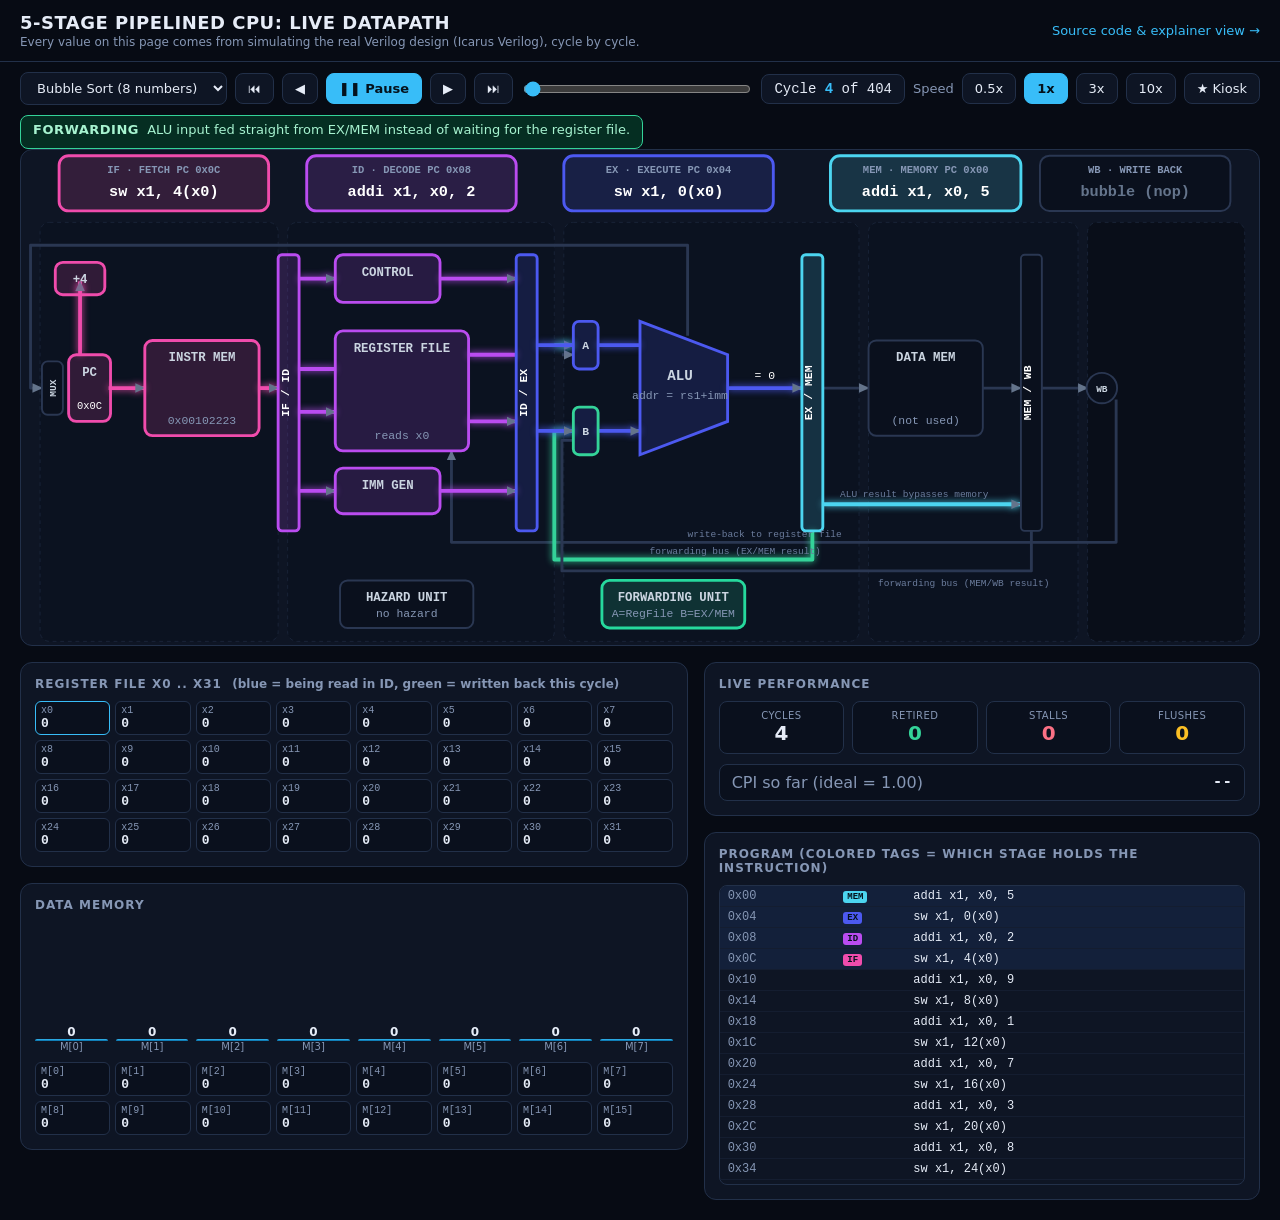
==== visualizer/datapath.html @ 5a5f9a4f "Enhance CPU datapath visualizer with robust crash guards and explainer view" ====
<!DOCTYPE html>
<html lang="en">
<head>
<meta charset="UTF-8">
<meta name="viewport" content="width=device-width, initial-scale=1">
<title>CPU Datapath | 5-Stage Pipelined RISC-V Core</title>
<style>
:root{--bg:#070b14;--panel:#0e1524;--line:#223049;--dim:#2a3752;--txt:#e6ecf7;--mut:#8697b5;--cy:#38bdf8;--gr:#34d399;--am:#fbbf24;--rs:#fb7185}
*{box-sizing:border-box}
body{margin:0;background:var(--bg);color:var(--txt);font-family:Segoe UI,system-ui,sans-serif}
.mono{font-family:Consolas,Menlo,monospace}
header{display:flex;flex-wrap:wrap;gap:12px;align-items:center;justify-content:space-between;padding:12px 20px;border-bottom:1px solid var(--line)}
h1{margin:0;font-size:18px;letter-spacing:.5px}
h1 small{display:block;font-size:12px;font-weight:400;color:var(--mut);letter-spacing:0;margin-top:2px}
.bar{display:flex;flex-wrap:wrap;gap:8px;align-items:center;padding:10px 20px}
button,select{background:var(--panel);color:var(--txt);border:1px solid var(--line);border-radius:8px;padding:7px 12px;font-size:13px;cursor:pointer;font-family:inherit}
button:hover{border-color:var(--cy)}
button.on{background:var(--cy);color:#04121c;border-color:var(--cy);font-weight:700}
input[type=range]{flex:1;min-width:200px;accent-color:var(--cy)}
.cyc{padding:6px 12px;border:1px solid var(--line);border-radius:8px;background:var(--panel);font-size:14px;white-space:nowrap}
a{color:var(--cy);font-size:13px;text-decoration:none}
#banner{display:flex;gap:10px;padding:0 20px;min-height:34px;flex-wrap:wrap}
.pill{padding:6px 12px;border-radius:8px;font-size:13px;border:1px solid}
.pill b{letter-spacing:.5px}
.stall{background:#3a2a05;border-color:var(--am);color:#fde68a}
.flush{background:#3b0f1a;border-color:var(--rs);color:#fecdd3}
.fwd{background:#052e22;border-color:var(--gr);color:#a7f3d0}
.wrap{padding:0 20px 20px}
svg{width:100%;height:auto;background:var(--panel);border:1px solid var(--line);border-radius:12px;display:block}
.grid2{display:grid;grid-template-columns:1.2fr 1fr;gap:16px;margin-top:16px}
@media(max-width:1000px){.grid2{grid-template-columns:1fr}}
.card{background:var(--panel);border:1px solid var(--line);border-radius:12px;padding:14px}
.card h3{margin:0 0 10px;font-size:12px;letter-spacing:1px;text-transform:uppercase;color:var(--mut)}
.regs{display:grid;grid-template-columns:repeat(8,1fr);gap:5px}
.reg{border:1px solid var(--line);border-radius:6px;padding:3px 5px;font-size:11px;background:#0a101d;transition:background .3s,border-color .3s}
.reg i{display:block;font-style:normal;color:var(--mut);font-size:10px}
.reg b{font-size:13px}
.reg.rd{border-color:var(--cy)}
.reg.wr{background:#064e3b;border-color:var(--gr)}
.bars{display:flex;gap:8px;align-items:flex-end;height:130px;margin-bottom:10px}
.bars div{flex:1;display:flex;flex-direction:column;justify-content:flex-end;align-items:center;height:100%;font-size:12px}
.bars span{width:100%;background:linear-gradient(#38bdf8,#0369a1);border-radius:4px 4px 0 0;transition:height .05s}
.stats{display:grid;grid-template-columns:repeat(4,1fr);gap:8px}
.stat{background:#0a101d;border:1px solid var(--line);border-radius:8px;padding:8px;text-align:center}
.stat i{display:block;font-style:normal;font-size:10px;color:var(--mut);text-transform:uppercase;letter-spacing:.5px}
.stat b{font-size:20px}
.list{max-height:300px;overflow:auto;margin-top:10px;border:1px solid var(--line);border-radius:8px}
table{width:100%;border-collapse:collapse;font-size:12px}
td{padding:3px 8px;border-bottom:1px solid #141d30}
.tag{display:inline-block;font-size:9px;font-weight:800;padding:1px 4px;border-radius:3px;margin-right:3px;color:#04121c}
.kiosk body{font-size:120%}
</style>
</head>
<body>
<header>
  <h1>5-STAGE PIPELINED CPU: LIVE DATAPATH<small>Every value on this page comes from simulating the real Verilog design (Icarus Verilog), cycle by cycle.</small></h1>
  <a href="index.html">Source code &amp; explainer view &rarr;</a>
</header>

<div class="bar">
  <select id="prog"><option value="bubble_sort">Bubble Sort (8 numbers)</option><option value="fibonacci">Fibonacci (10 numbers)</option></select>
  <button id="first">&#9198;</button><button id="prev">&#9664;</button>
  <button id="play" class="on">&#9654; Play</button>
  <button id="next">&#9654;</button><button id="last">&#9197;</button>
  <input type="range" id="slider" min="1" value="1">
  <div class="cyc mono" id="cyc"></div>
  <span style="color:var(--mut);font-size:13px">Speed</span>
  <button class="sp" data-s="900">0.5x</button><button class="sp on" data-s="400">1x</button><button class="sp" data-s="150">3x</button><button class="sp" data-s="40">10x</button>
  <button id="kiosk">&#9733; Kiosk</button>
</div>
<div id="banner"></div>

<div class="wrap">
<svg id="dp" viewBox="0 0 1300 520" font-family="Consolas,Menlo,monospace"></svg>

<div class="grid2">
  <div>
    <div class="card"><h3>Register file x0 .. x31 &nbsp;<span style="text-transform:none;letter-spacing:0">(blue = being read in ID, green = written back this cycle)</span></h3><div class="regs" id="regs"></div></div>
    <div class="card" style="margin-top:16px"><h3>Data memory</h3><div class="bars" id="bars"></div><div class="regs" id="mem"></div></div>
  </div>
  <div>
    <div class="card"><h3>Live performance</h3>
      <div class="stats">
        <div class="stat"><i>Cycles</i><b id="s-c">0</b></div>
        <div class="stat"><i>Retired</i><b id="s-r" style="color:var(--gr)">0</b></div>
        <div class="stat"><i>Stalls</i><b id="s-s" style="color:var(--rs)">0</b></div>
        <div class="stat"><i>Flushes</i><b id="s-f" style="color:var(--am)">0</b></div>
      </div>
      <div style="margin-top:10px;display:flex;justify-content:space-between;padding:8px 12px;background:#0a101d;border:1px solid var(--line);border-radius:8px"><span style="color:var(--mut)">CPI so far (ideal = 1.00)</span><b class="mono" id="s-cpi">--</b></div>
    </div>
    <div class="card" style="margin-top:16px"><h3>Program (colored tags = which stage holds the instruction)</h3><div class="list"><table><tbody id="listing"></tbody></table></div></div>
  </div>
</div>
</div>

<script src="data/traces.js"></script>
<script>
(function(){
var T=window.CPU_TRACES;
if (!T) {
  document.body.innerHTML = '<div style="padding:40px;color:#f87171;font-family:sans-serif;text-align:center"><h2>Error: window.CPU_TRACES not found</h2><p>Make sure visualizer/data/traces.js is present.</p></div>';
  return;
}
var prog='bubble_sort', idx=0, playing=true, speed=400, timer=null, kiosk=false;
var NS='http://www.w3.org/2000/svg';
var $=function(id){return document.getElementById(id)};
var STG=['IF','ID','EX','MEM','WB'];
var NAMES={IF:'FETCH',ID:'DECODE',EX:'EXECUTE',MEM:'MEMORY',WB:'WRITE BACK'};
var DIM='#2a3752';

function col(pc){return 'hsl('+(((pc/4)%8)*45+190)%360+',85%,62%)';}
function hex(n,w){return '0x'+(n>>>0).toString(16).toUpperCase().padStart(w||8,'0');}
function parse(asm){
  var m=asm.match(/^(\w+)\s*(.*)$/); var op=m?m[1]:'nop';
  var xs=[]; (asm.match(/x\d+/g)||[]).forEach(function(r){xs.push(+r.slice(1));});
  if(['add','sub','and','or','slt'].indexOf(op)>=0) return {op:op,rd:xs[0],rs:[xs[1],xs[2]]};
  if(op==='addi'||op==='lw') return {op:op,rd:xs[0],rs:[xs[1]]};
  if(op==='sw') return {op:op,rd:null,rs:[xs[1],xs[0]]};
  if(op==='beq'||op==='bne') return {op:op,rd:null,rs:[xs[0],xs[1]]};
  if(op==='jal') return {op:op,rd:xs[0],rs:[]};
  return {op:op,rd:null,rs:[]};
}

/* ---------- build static SVG ---------- */
var svg=$('dp'), S='';
function R(id,x,y,w,h,label,sub,rx){
  return '<g id="'+id+'"><rect x="'+x+'" y="'+y+'" width="'+w+'" height="'+h+'" rx="'+(rx||8)+'" fill="#0a101d" stroke="'+DIM+'" stroke-width="2"/>'
   +'<text x="'+(x+w/2)+'" y="'+(y+22)+'" text-anchor="middle" fill="#cbd5e1" font-size="13" font-weight="700">'+label+'</text>'
   +'<text id="'+id+'-v" x="'+(x+w/2)+'" y="'+(y+h-12)+'" text-anchor="middle" fill="#8697b5" font-size="12">'+(sub||'')+'</text></g>';
}
function W(id,d){return '<path id="'+id+'" d="'+d+'" fill="none" stroke="'+DIM+'" stroke-width="3" stroke-linejoin="round" marker-end="url(#ar)"/>';}
S+='<defs><marker id="ar" markerUnits="userSpaceOnUse" markerWidth="12" markerHeight="12" refX="10" refY="6" orient="auto"><path d="M0,1 L11,6 L0,11 z" fill="#64748b"/></marker></defs>';
// stage backgrounds
var reg=[['IF',20,270],['ID',280,560],['EX',570,880],['MEM',890,1110],['WB',1120,1285]];
reg.forEach(function(r){S+='<rect id="bg-'+r[0]+'" x="'+r[1]+'" y="76" width="'+(r[2]-r[1])+'" height="440" rx="10" fill="#0b1220" stroke="#1a2438" stroke-dasharray="4 4"/>';});
// wires (drawn first so boxes sit on top)
S+=W('w-bypass','M842 372 L1050 372');
S+=W('w-wbback','M1150 262 L1150 412 L452 412 L452 316');
S+=W('w-fwd1','M831 400 L831 430 L560 430 L560 295 L580 295 M560 205 L580 205');
S+=W('w-fwd2','M1061 400 L1061 442 L568 442 L568 305 L580 305 M568 215 L580 215');
S+=W('w-branch','M700 195 L700 100 L10 100 L10 250 L22 250');
S+=W('w-pc-imem','M92 250 L130 250');
S+=W('w-imem-ifid','M250 250 L270 250');
S+=W('w-ifid-rf','M292 230 L330 230 M292 275 L330 275');
S+=W('w-ifid-ctl','M292 135 L330 135');
S+=W('w-ifid-imm','M292 358 L330 358');
S+=W('w-rf-idex','M470 215 L520 215 M470 285 L520 285');
S+=W('w-imm-idex','M440 358 L520 358');
S+=W('w-ctl-idex','M440 135 L520 135');
S+=W('w-idex-mux','M542 205 L580 205 M542 295 L580 295');
S+=W('w-mux-alu','M606 205 L650 205 M606 295 L650 295');
S+=W('w-alu-exmem','M742 250 L820 250');
S+=W('w-exmem-dmem','M842 250 L890 250');
S+=W('w-dmem-memwb','M1010 250 L1050 250');
S+=W('w-memwb-wb','M1072 250 L1120 250');
S+=W('w-pc4','M62 215 L62 160 L62 138');
// blocks
S+=R('b-pcmux',22,222,22,56,'','',6);
S+='<text x="33" y="254" text-anchor="middle" fill="#cbd5e1" font-size="10" font-weight="700" transform="rotate(-90 33 250)">MUX</text>';
S+=R('b-pc',50,215,44,70,'PC','',8);
S+=R('b-add',36,118,52,34,'+4','',8);
S+=R('b-imem',130,200,120,100,'INSTR MEM','',8);
S+=R('b-ifid',270,110,22,290,'','',4);
S+='<text x="281" y="255" text-anchor="middle" fill="#fff" font-size="12" font-weight="800" transform="rotate(-90 281 255)">IF / ID</text>';
S+=R('b-ctl',330,110,110,50,'CONTROL','',8);
S+=R('b-rf',330,190,140,126,'REGISTER FILE','',8);
S+=R('b-imm',330,334,110,48,'IMM GEN','',8);
S+=R('b-haz',335,452,140,50,'HAZARD UNIT','',8);
S+=R('b-idex',520,110,22,290,'','',4);
S+='<text x="531" y="255" text-anchor="middle" fill="#fff" font-size="12" font-weight="800" transform="rotate(-90 531 255)">ID / EX</text>';
S+=R('b-muxa',580,180,26,50,'','',6);
S+=R('b-muxb',580,270,26,50,'','',6);
S+='<text x="593" y="209" text-anchor="middle" fill="#cbd5e1" font-size="12" font-weight="800">A</text><text x="593" y="299" text-anchor="middle" fill="#cbd5e1" font-size="12" font-weight="800">B</text>';
S+='<polygon id="b-alu" points="650,180 742,215 742,285 650,320" fill="#0a101d" stroke="'+DIM+'" stroke-width="2"/>';
S+='<text x="692" y="242" text-anchor="middle" fill="#cbd5e1" font-size="15" font-weight="800">ALU</text><text id="alu-op" x="692" y="262" text-anchor="middle" fill="#8697b5" font-size="12"></text>';
S+=R('b-fwd',610,452,150,50,'FORWARDING UNIT','',8);
S+=R('b-exmem',820,110,22,290,'','',4);
S+='<text x="831" y="255" text-anchor="middle" fill="#fff" font-size="12" font-weight="800" transform="rotate(-90 831 255)">EX / MEM</text>';
S+=R('b-dmem',890,200,120,100,'DATA MEM','',8);
S+=R('b-memwb',1050,110,22,290,'','',4);
S+='<text x="1061" y="255" text-anchor="middle" fill="#fff" font-size="12" font-weight="800" transform="rotate(-90 1061 255)">MEM / WB</text>';
S+='<circle id="b-wb" cx="1135" cy="250" r="16" fill="#0a101d" stroke="'+DIM+'" stroke-width="2"/><text x="1135" y="254" text-anchor="middle" fill="#cbd5e1" font-size="10" font-weight="800">WB</text>';
// value labels
S+='<text id="t-pc" x="72" y="272" text-anchor="middle" fill="#fff" font-size="11"></text>';
S+='<text id="t-fwd-label" x="800" y="456" fill="#8697b5" font-size="11"></text>';
S+='<text id="t-alu" x="781" y="240" text-anchor="middle" fill="#fff" font-size="12"></text>';
S+='<text id="t-wb" x="1150" y="395" text-anchor="middle" fill="#fff" font-size="12"></text>';
S+='<text id="t-br" x="360" y="92" fill="#fecdd3" font-size="12"></text>';
S+='<text x="660" y="424" fill="#6b7c9c" font-size="10">forwarding bus (EX/MEM result)</text>';
S+='<text x="900" y="458" fill="#6b7c9c" font-size="10">forwarding bus (MEM/WB result)</text>';
S+='<text x="700" y="406" fill="#6b7c9c" font-size="10" transform="translate(0,0)">write-back to register file</text>';
S+='<text x="860" y="364" fill="#6b7c9c" font-size="10">ALU result bypasses memory</text>';
// chips
var chips={IF:[40,220],ID:[300,220],EX:[570,220],MEM:[850,200],WB:[1070,200]};
STG.forEach(function(s){var c=chips[s];
  S+='<g id="chip-'+s+'"><rect x="'+c[0]+'" y="6" width="'+c[1]+'" height="58" rx="10" fill="#0a101d" stroke="'+DIM+'" stroke-width="2.5"/>'
   +'<text id="chl-'+s+'" x="'+(c[0]+c[1]/2)+'" y="24" text-anchor="middle" fill="#8697b5" font-size="11" font-weight="700"></text>'
   +'<text id="cha-'+s+'" x="'+(c[0]+c[1]/2)+'" y="48" text-anchor="middle" fill="#fff" font-size="16" font-weight="800"></text>'
   +'<text id="chx-'+s+'" x="'+(c[0]+c[1]/2)+'" y="24" text-anchor="middle" fill="#fb7185" font-size="12" font-weight="900" opacity="0"></text></g>';
});
svg.innerHTML=S;
var el=function(id){return document.getElementById(id)};

/* ---------- register / memory / listing grids ---------- */
var rg=$('regs'); var rh='';
for(var r=0;r<32;r++) rh+='<div class="reg mono" id="r'+r+'"><i>x'+r+'</i><b>0</b></div>';
rg.innerHTML=rh;
var mh='';for(var m=0;m<16;m++) mh+='<div class="reg mono" id="m'+m+'"><i>M['+m+']</i><b>0</b></div>';
$('mem').innerHTML=mh;
var bh='';for(var b=0;b<8;b++) bh+='<div><b id="bv'+b+'">0</b><span id="bb'+b+'" style="height:2px"></span><i style="font-size:10px;color:#8697b5;font-style:normal">M['+b+']</i></div>';
$('bars').innerHTML=bh;

function setProg(p){
  prog=p; idx=0; var N=T[p].cycles.length; $('slider').max=N; $('slider').value=1;
  var h=''; T[p].program.forEach(function(ins,i){h+='<tr id="l'+i+'"><td class="mono" style="color:#8697b5">'+hex(ins.pc,2)+'</td><td class="mono" id="lt'+i+'" style="width:70px"></td><td class="mono">'+ins.asm+'</td></tr>';});
  $('listing').innerHTML=h; render();
}

function stroke(id,c,w){var e=el(id); if(!e)return; var t=e.tagName==='g'?e.firstChild:e; t.setAttribute('stroke',c); if(w) t.setAttribute('stroke-width',w);}
function fill(id,c){var e=el(id); if(!e)return; var t=e.tagName==='g'?e.firstChild:e; t.setAttribute('fill',c);}
function wire(ids,c,on){ids.forEach(function(id){var e=el(id); if(e){e.setAttribute('stroke',on?c:DIM); e.setAttribute('stroke-width',on?4:3); e.style.filter=on?'drop-shadow(0 0 4px '+c+')':'none';}});}
function glow(id,c,on){var e=el(id); if(!e)return; var t=e.tagName==='g'?e.firstChild:e; t.setAttribute('stroke',on?c:DIM); t.setAttribute('fill',on?c.replace('hsl','hsla').replace(')',',0.16)'):'#0a101d'); t.setAttribute('stroke-width',on?3:2);}

var cum=null;
function buildCum(){ // cumulative stats per cycle
  var a=[],r=0,s=0,f=0;
  T[prog].cycles.forEach(function(c){ if(!c.stages.WB.bubble) r++; s+=c.stall; f+=c.flush; a.push([r,s,f]); });
  cum=a;
}

function render(){
  var tr=T[prog]; if(!cum||cum.prog!==prog){buildCum(); cum.prog=prog;}
  var c=tr.cycles[idx], N=tr.cycles.length, st=c.stages;
  $('slider').value=idx+1; $('cyc').innerHTML='Cycle <b style="color:#38bdf8">'+c.cycle+'</b> of '+N;
  var info={}, colr={};
  STG.forEach(function(s){
    var x=st[s]; info[s]=parse(x.asm); colr[s]=x.bubble?DIM:col(x.pc);
    var on=!x.bubble;
    el('chl-'+s).textContent=s+' · '+NAMES[s]+(on?'  PC '+hex(x.pc,2):'');
    el('cha-'+s).textContent=on?x.asm:'bubble (nop)';
    el('cha-'+s).setAttribute('fill',on?'#fff':'#64748b');
    glow('chip-'+s,colr[s],on);
    el('bg-'+s).setAttribute('fill',on?'#0b1220':'#090e19');
    el('chx-'+s).setAttribute('opacity',0); el('chl-'+s).setAttribute('opacity',1);
  });
  var IF=!st.IF.bubble, ID=!st.ID.bubble, EX=!st.EX.bubble, MEM=!st.MEM.bubble, WB=!st.WB.bubble;
  // IF
  glow('b-pc',colr.IF,IF); glow('b-imem',colr.IF,IF); glow('b-add',colr.IF,IF); glow('b-pcmux',colr.IF,IF);
  wire(['w-pc-imem','w-imem-ifid','w-pc4'],colr.IF,IF);
  el('t-pc').textContent=hex(st.IF.pc,2); el('b-imem-v').textContent=hex(parseInt(st.IF.hex,16));
  // ID
  glow('b-ifid',colr.ID,ID); glow('b-rf',colr.ID,ID); glow('b-ctl',colr.ID,ID); glow('b-imm',colr.ID,ID);
  wire(['w-ifid-rf','w-ifid-ctl','w-ifid-imm','w-rf-idex','w-imm-idex','w-ctl-idex'],colr.ID,ID);
  var rs=info.ID.rs.filter(function(v){return v!==undefined;});
  el('b-rf-v').textContent=ID&&rs.length?'reads '+rs.map(function(v){return 'x'+v}).join(', '):'';
  // EX
  glow('b-idex',colr.EX,EX); glow('b-alu',colr.EX,EX); glow('b-muxa',colr.EX,EX); glow('b-muxb',colr.EX,EX);
  wire(['w-idex-mux','w-mux-alu','w-alu-exmem'],colr.EX,EX);
  el('alu-op').textContent=EX?(info.EX.op==='lw'||info.EX.op==='sw'?'addr = rs1+imm':info.EX.op==='beq'||info.EX.op==='bne'?'compare':info.EX.op):'';
  el('t-alu').textContent=EX?'= '+(c.alu_result|0):'';
  // MEM
  glow('b-exmem',colr.MEM,MEM); glow('b-dmem',colr.MEM,MEM&&(info.MEM.op==='lw'||info.MEM.op==='sw'));
  var isMem=MEM&&(info.MEM.op==='lw'||info.MEM.op==='sw');
  el('b-dmem-v').textContent=isMem?(info.MEM.op==='lw'?'READ':'WRITE'):(MEM?'(not used)':'');
  wire(['w-exmem-dmem'],colr.MEM,isMem);
  wire(['w-bypass'],colr.MEM,MEM&&!isMem);
  wire(['w-dmem-memwb'],colr.MEM,isMem&&info.MEM.op==='lw');
  // WB
  glow('b-memwb',colr.WB,WB); 
  var wr=c.wb.write&&WB;
  glow('b-wb',colr.WB,WB); wire(['w-memwb-wb'],colr.WB,WB);
  wire(['w-wbback'],colr.WB,wr);
  el('t-wb').textContent=wr?('x'+c.wb.reg+' ← '+(c.wb.data|0)):'';
  // forwarding
  var fa=c.fwd_a,fb=c.fwd_b, nm={0:'RegFile',2:'EX/MEM',1:'MEM/WB'};
  var f1=(fa===2||fb===2), f2=(fa===1||fb===1);
  wire(['w-fwd1'],'#34d399',f1); wire(['w-fwd2'],'#34d399',f2);
  glow('b-fwd','hsl(160,70%,50%)',f1||f2);
  el('b-fwd-v').textContent=(f1||f2)?('A='+nm[fa]+'  B='+nm[fb]):'no forwarding';
  if(f1||f2) {stroke('b-muxa',fa?'#34d399':colr.EX); stroke('b-muxb',fb?'#34d399':colr.EX);}
  // hazard
  var stall=c.stall===1;
  glow('b-haz','hsl(40,95%,55%)',stall);
  el('b-haz-v').textContent=stall?'STALL: load-use':'no hazard';
  if(stall){
    stroke('b-pc','#fbbf24',4); stroke('b-ifid','#fbbf24',4); stroke('b-imem','#fbbf24',4);
    el('chx-IF').textContent='❄ FROZEN'; el('chx-IF').setAttribute('fill','#fbbf24'); el('chx-IF').setAttribute('opacity',1); el('chl-IF').setAttribute('opacity',0);
    el('chx-ID').textContent='❄ HELD'; el('chx-ID').setAttribute('fill','#fbbf24'); el('chx-ID').setAttribute('opacity',1); el('chl-ID').setAttribute('opacity',0);
  }
  // flush
  var fl=c.flush===1;
  wire(['w-branch'],'#fb7185',fl);
  glow('b-pcmux','hsl(350,90%,65%)',fl);
  el('t-br').textContent=fl?('branch taken → new PC = '+hex(c.branch_target,2)):'';
  if(fl){
    ['IF','ID'].forEach(function(s){el('chx-'+s).textContent='✖ FLUSHED';el('chx-'+s).setAttribute('fill','#fb7185');el('chx-'+s).setAttribute('opacity',1);el('chl-'+s).setAttribute('opacity',0);stroke('chip-'+s,'#fb7185',3);});
  }
  // banners
  var bn='';
  if(stall) bn+='<div class="pill stall"><b>STALL</b> &nbsp;<span class="mono">'+st.ID.asm+'</span> needs data that <span class="mono">'+st.EX.asm+'</span> is still loading. IF/ID frozen, bubble inserted.</div>';
  if(fl) bn+='<div class="pill flush"><b>BRANCH TAKEN</b> &nbsp;<span class="mono">'+st.EX.asm+'</span> resolved in EX. The 2 instructions behind it were wrong-path, so both are flushed.</div>';
  if(f1||f2) bn+='<div class="pill fwd"><b>FORWARDING</b> &nbsp;ALU input fed straight from '+(f1?'EX/MEM':'')+(f1&&f2?' and ':'')+(f2?'MEM/WB':'')+' instead of waiting for the register file.</div>';
  $('banner').innerHTML=bn;
  // regs
  var rd={}; if(ID) rs.forEach(function(v){rd[v]=1;});
  for(var r=0;r<32;r++){var e=$('r'+r); e.lastChild.textContent=c.regs[r]|0; e.className='reg mono'+(wr&&c.wb.reg===r&&r!==0?' wr':(rd[r]?' rd':''));}
  var mx=Math.max.apply(null,c.mem.slice(0,8).concat([9]));
  for(var m=0;m<16;m++) $('m'+m).lastChild.textContent=c.mem[m]|0;
  for(var b=0;b<8;b++){$('bv'+b).textContent=c.mem[b]|0; $('bb'+b).style.height=(2+(c.mem[b]/mx)*100)+'px';}
  // stats
  var cu=cum[idx]; $('s-c').textContent=c.cycle; $('s-r').textContent=cu[0]; $('s-s').textContent=cu[1]; $('s-f').textContent=cu[2];
  $('s-cpi').textContent=cu[0]?(c.cycle/cu[0]).toFixed(2):'--';
  // listing
  var tags={};
  STG.forEach(function(s){if(!st[s].bubble){var i=st[s].pc/4;(tags[i]=tags[i]||[]).push(s);}});
  tr.program.forEach(function(ins,i){
    var t=(tags[i]||[]).map(function(s){return '<span class="tag" style="background:'+colr[s]+'">'+s+'</span>';}).join('');
    $('lt'+i).innerHTML=t; $('l'+i).style.background=tags[i]?'#13203a':'';
  });
  var first=null; ['WB','MEM','EX','ID','IF'].forEach(function(s){if(!st[s].bubble)first=st[s].pc/4;});
  if(first!==null){
    var row=$('l'+first);
    if(row && row.parentNode && row.parentNode.parentNode && row.parentNode.parentNode.parentNode){
      var box=row.parentNode.parentNode.parentNode;
      box.scrollTop=row.offsetTop-box.clientHeight/2;
    }
  }
}

function step(d){
  var N=T[prog].cycles.length; idx=Math.max(0,Math.min(N-1,idx+d)); render();
  if(idx>=N-1&&playing){ if(kiosk){playing=false;setTimeout(function(){var p=prog==='bubble_sort'?'fibonacci':'bubble_sort';$('prog').value=p;setProg(p);playing=true;sched();},3500);} else {pause();} }
}
function sched(){clearTimeout(timer); if(playing) timer=setTimeout(function(){if(playing){step(1);sched();}},speed);}
function play(){playing=true;$('play').innerHTML='&#10074;&#10074; Pause';$('play').classList.add('on');if(idx>=T[prog].cycles.length-1){idx=0;render();}sched();}
function pause(){playing=false;$('play').innerHTML='&#9654; Play';$('play').classList.remove('on');clearTimeout(timer);}
$('play').onclick=function(){playing?pause():play();};
$('next').onclick=function(){pause();step(1)}; $('prev').onclick=function(){pause();step(-1)};
$('first').onclick=function(){pause();idx=0;render()}; $('last').onclick=function(){pause();idx=T[prog].cycles.length-1;render()};
$('slider').oninput=function(){idx=+this.value-1;render()};
$('prog').onchange=function(){setProg(this.value);};
Array.prototype.forEach.call(document.querySelectorAll('.sp'),function(b){b.onclick=function(){speed=+b.dataset.s;Array.prototype.forEach.call(document.querySelectorAll('.sp'),function(x){x.classList.remove('on')});b.classList.add('on');if(playing)sched();};});
$('kiosk').onclick=function(){
  kiosk=!kiosk;
  this.classList.toggle('on',kiosk);
  document.documentElement.classList.toggle('kiosk',kiosk);
  if(kiosk){
    setProg('bubble_sort');
    speed=150;
    Array.prototype.forEach.call(document.querySelectorAll('.sp'),function(x){x.classList.toggle('on', x.dataset.s==='150');});
    play();
  }
};
document.addEventListener('keydown',function(e){
  if(e.key==='ArrowRight'){pause();step(1)} else if(e.key==='ArrowLeft'){pause();step(-1)} else if(e.key===' '){e.preventDefault();playing?pause():play();}});
setProg('bubble_sort'); play();
})();
</script>
</body>
</html>
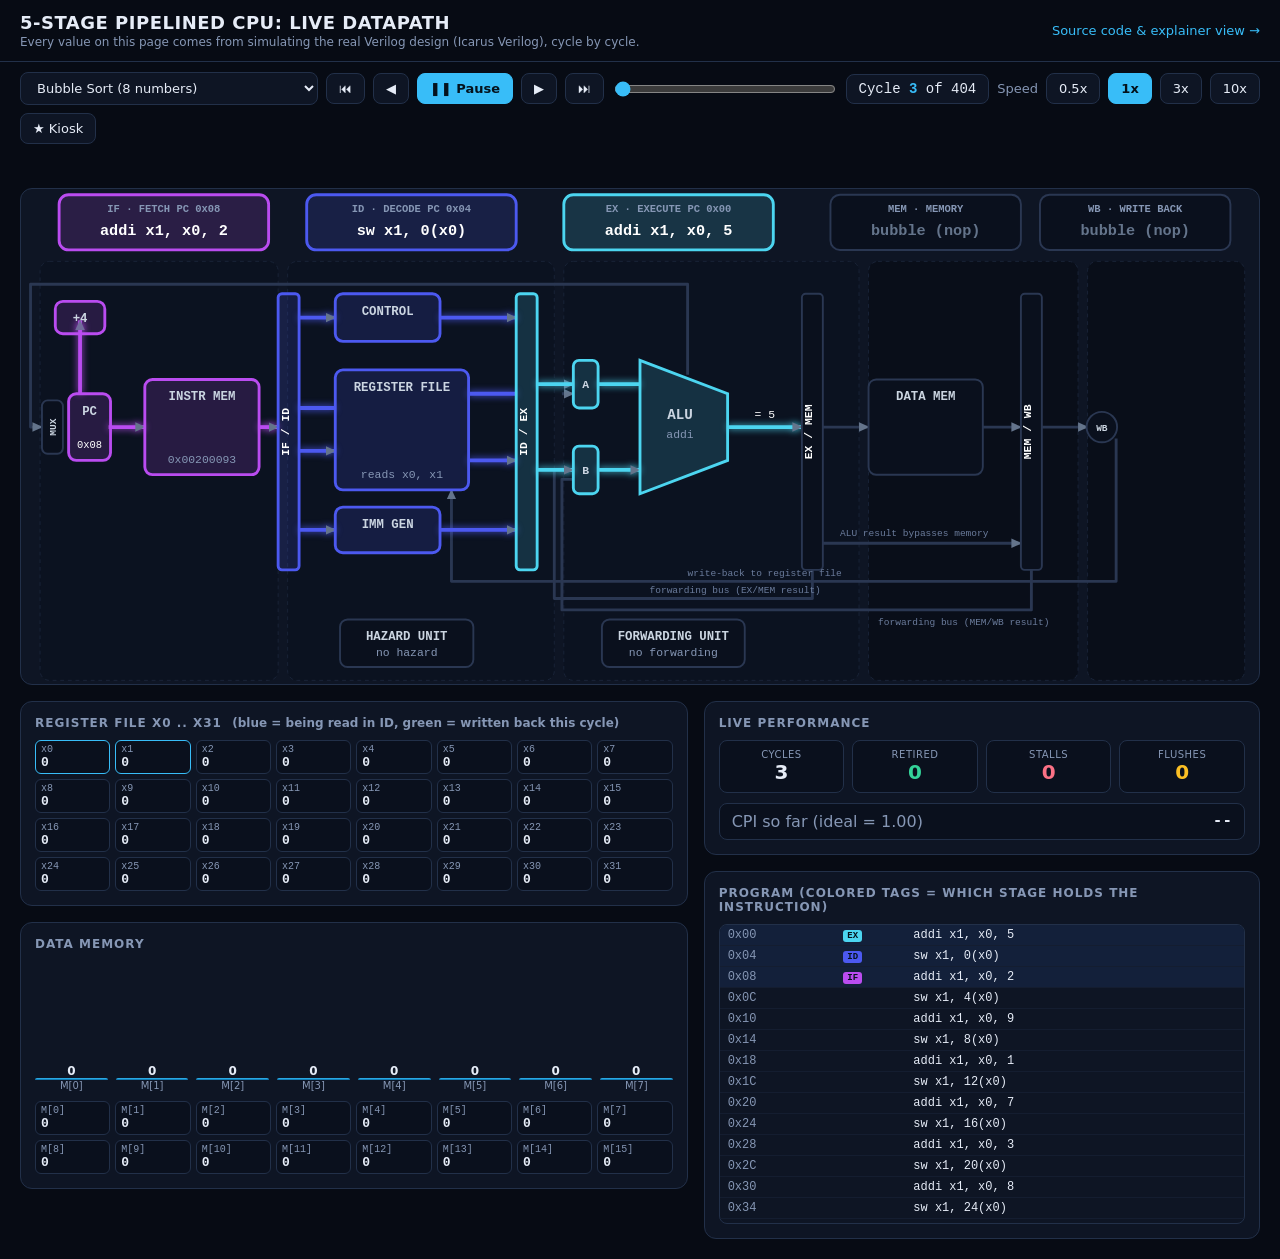
==== commit d916102d: "Add Binary Search, BFS, and DFS programs with assembler and visualizer traces" ====
--- a/visualizer/datapath.html
+++ b/visualizer/datapath.html
@@ -54,11 +54,17 @@
 <body>
 <header>
   <h1>5-STAGE PIPELINED CPU: LIVE DATAPATH<small>Every value on this page comes from simulating the real Verilog design (Icarus Verilog), cycle by cycle.</small></h1>
-  <a href="index.html">Source code &amp; explainer view &rarr;</a>
+  <a href="explainer.html">Source code &amp; explainer view &rarr;</a>
 </header>
 
 <div class="bar">
-  <select id="prog"><option value="bubble_sort">Bubble Sort (8 numbers)</option><option value="fibonacci">Fibonacci (10 numbers)</option></select>
+  <select id="prog">
+    <option value="bubble_sort">Bubble Sort (8 numbers)</option>
+    <option value="fibonacci">Fibonacci (10 numbers)</option>
+    <option value="binary_search">Binary Search (Find 23 in sorted array)</option>
+    <option value="bfs_traversal">BFS Tree Traversal (Level-Order)</option>
+    <option value="dfs_traversal">DFS Tree Traversal (Pre-Order)</option>
+  </select>
   <button id="first">&#9198;</button><button id="prev">&#9664;</button>
   <button id="play" class="on">&#9654; Play</button>
   <button id="next">&#9654;</button><button id="last">&#9197;</button>
@@ -98,7 +104,7 @@
 (function(){
 var T=window.CPU_TRACES;
 if (!T) {
-  document.body.innerHTML = '<div style="padding:40px;color:#f87171;font-family:sans-serif;text-align:center"><h2>Error: window.CPU_TRACES not found</h2><p>Make sure visualizer/data/traces.js is present.</p></div>';
+  document.body.innerHTML = '<div style="padding:40px;color:#f87171;font-family:sans-serif;text-align:center"><h2>Error: window.CPU_TRACES not found</h2><p>Make sure visualizer/data/traces.js is loaded.</p></div>';
   return;
 }
 var prog='bubble_sort', idx=0, playing=true, speed=400, timer=null, kiosk=false;
@@ -217,9 +223,9 @@
 }
 
 function stroke(id,c,w){var e=el(id); if(!e)return; var t=e.tagName==='g'?e.firstChild:e; t.setAttribute('stroke',c); if(w) t.setAttribute('stroke-width',w);}
-function fill(id,c){var e=el(id); if(!e)return; var t=e.tagName==='g'?e.firstChild:e; t.setAttribute('fill',c);}
-function wire(ids,c,on){ids.forEach(function(id){var e=el(id); if(e){e.setAttribute('stroke',on?c:DIM); e.setAttribute('stroke-width',on?4:3); e.style.filter=on?'drop-shadow(0 0 4px '+c+')':'none';}});}
-function glow(id,c,on){var e=el(id); if(!e)return; var t=e.tagName==='g'?e.firstChild:e; t.setAttribute('stroke',on?c:DIM); t.setAttribute('fill',on?c.replace('hsl','hsla').replace(')',',0.16)'):'#0a101d'); t.setAttribute('stroke-width',on?3:2);}
+function fill(id,c){var e=el(id); var t=e.tagName==='g'?e.firstChild:e; t.setAttribute('fill',c);}
+function wire(ids,c,on){ids.forEach(function(id){var e=el(id); e.setAttribute('stroke',on?c:DIM); e.setAttribute('stroke-width',on?4:3); e.style.filter=on?'drop-shadow(0 0 4px '+c+')':'none';});}
+function glow(id,c,on){var e=el(id);var t=e.tagName==='g'?e.firstChild:e; t.setAttribute('stroke',on?c:DIM); t.setAttribute('fill',on?c.replace('hsl','hsla').replace(')',',0.16)'):'#0a101d'); t.setAttribute('stroke-width',on?3:2);}
 
 var cum=null;
 function buildCum(){ // cumulative stats per cycle
@@ -318,18 +324,26 @@
     $('lt'+i).innerHTML=t; $('l'+i).style.background=tags[i]?'#13203a':'';
   });
   var first=null; ['WB','MEM','EX','ID','IF'].forEach(function(s){if(!st[s].bubble)first=st[s].pc/4;});
-  if(first!==null){
-    var row=$('l'+first);
-    if(row && row.parentNode && row.parentNode.parentNode && row.parentNode.parentNode.parentNode){
-      var box=row.parentNode.parentNode.parentNode;
-      box.scrollTop=row.offsetTop-box.clientHeight/2;
+  if(first!==null){var row=$('l'+first); if(row){var box=row.parentNode.parentNode.parentNode; box.scrollTop=row.offsetTop-box.clientHeight/2;}}
+}
+
+function step(d){
+  var N=T[prog].cycles.length; idx=Math.max(0,Math.min(N-1,idx+d)); render();
+  if(idx>=N-1&&playing){
+    if(kiosk){
+      playing=false;
+      setTimeout(function(){
+        var all=['bubble_sort','binary_search','bfs_traversal','dfs_traversal','fibonacci'];
+        var next=all[(all.indexOf(prog)+1)%all.length];
+        $('prog').value=next;
+        setProg(next);
+        playing=true;
+        sched();
+      },3500);
+    } else {
+      pause();
     }
   }
-}
-
-function step(d){
-  var N=T[prog].cycles.length; idx=Math.max(0,Math.min(N-1,idx+d)); render();
-  if(idx>=N-1&&playing){ if(kiosk){playing=false;setTimeout(function(){var p=prog==='bubble_sort'?'fibonacci':'bubble_sort';$('prog').value=p;setProg(p);playing=true;sched();},3500);} else {pause();} }
 }
 function sched(){clearTimeout(timer); if(playing) timer=setTimeout(function(){if(playing){step(1);sched();}},speed);}
 function play(){playing=true;$('play').innerHTML='&#10074;&#10074; Pause';$('play').classList.add('on');if(idx>=T[prog].cycles.length-1){idx=0;render();}sched();}
@@ -357,4 +371,4 @@
 })();
 </script>
 </body>
-</html>
+</html>
